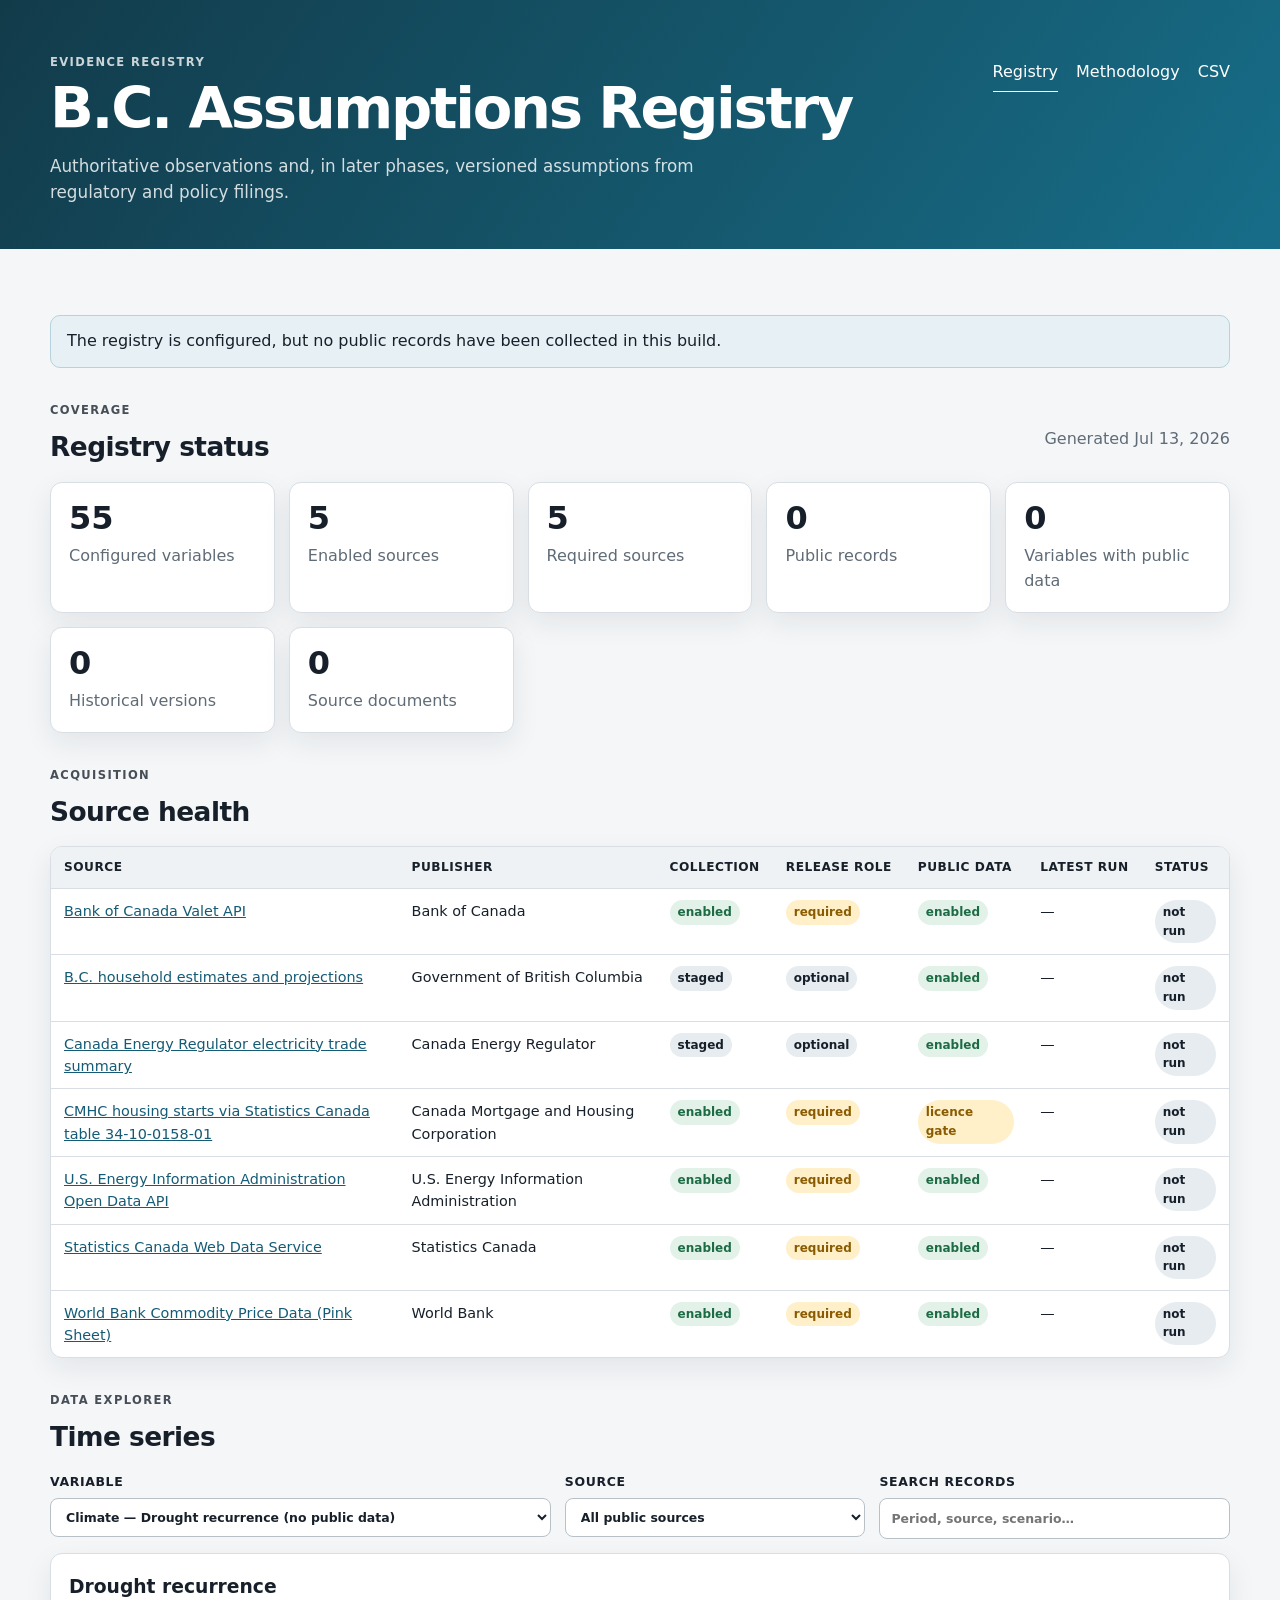
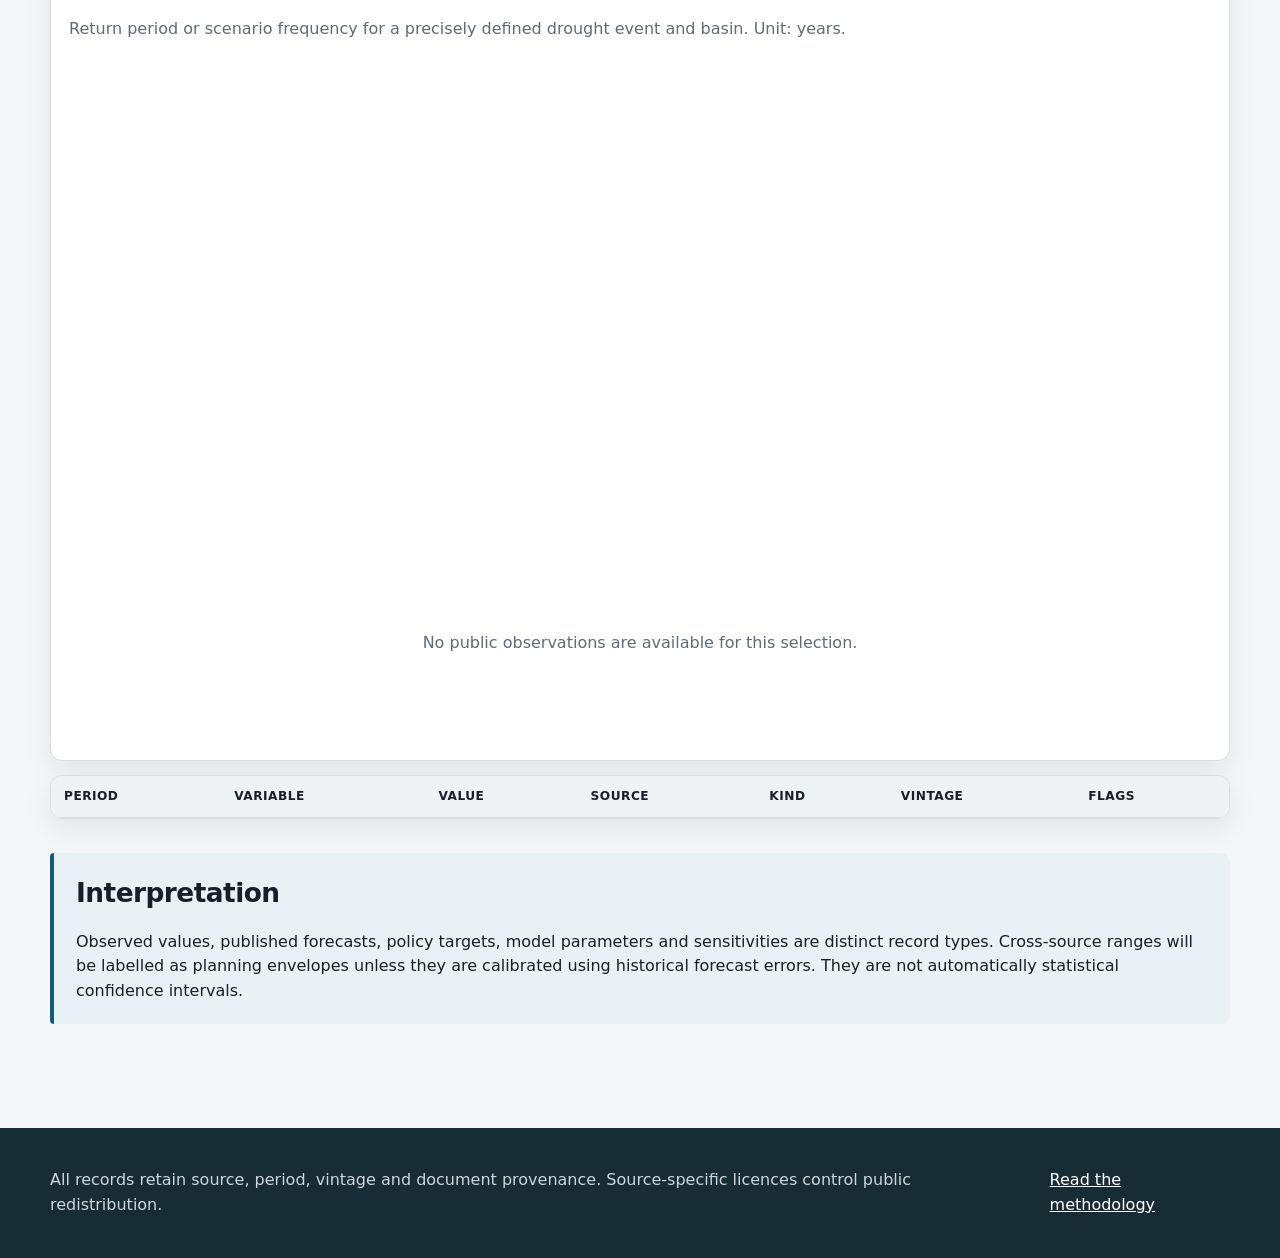
==== site/index.html @ 77eb2e3d "feat: publish BC assumptions registry v0.1.1" ====
<!doctype html>
<html lang="en">
<head>
  <meta charset="utf-8">
  <meta name="viewport" content="width=device-width, initial-scale=1">
  <title>B.C. Assumptions Registry</title>
  <meta name="description" content="Versioned evidence registry for economic and energy-policy assumptions used in British Columbia.">
  <link rel="stylesheet" href="assets/styles.css">
</head>
<body>
  <header class="topbar">
    <div class="container header-row">
      <div>
        <p class="eyebrow">Evidence registry</p>
        <h1>B.C. Assumptions Registry</h1>
        <p class="subtitle">Authoritative observations and, in later phases, versioned assumptions from regulatory and policy filings.</p>
      </div>
      <nav aria-label="Primary navigation">
        <a aria-current="page" href="index.html">Registry</a>
        <a href="methodology.html">Methodology</a>
        <a href="data/records.csv">CSV</a>
      </nav>
    </div>
  </header>

  <main class="container">
    <section class="status-banner" id="status-banner" aria-live="polite">
      Loading registry data.
    </section>

    <section aria-labelledby="summary-title">
      <div class="section-heading">
        <div>
          <p class="eyebrow">Coverage</p>
          <h2 id="summary-title">Registry status</h2>
        </div>
        <p id="generated-at" class="muted"></p>
      </div>
      <div id="summary-cards" class="card-grid"></div>
    </section>

    <section aria-labelledby="source-title">
      <div class="section-heading">
        <div>
          <p class="eyebrow">Acquisition</p>
          <h2 id="source-title">Source health</h2>
        </div>
      </div>
      <div class="table-wrap">
        <table>
          <thead><tr><th>Source</th><th>Publisher</th><th>Collection</th><th>Release role</th><th>Public data</th><th>Latest run</th><th>Status</th></tr></thead>
          <tbody id="source-table"></tbody>
        </table>
      </div>
    </section>

    <section aria-labelledby="explorer-title">
      <div class="section-heading">
        <div>
          <p class="eyebrow">Data explorer</p>
          <h2 id="explorer-title">Time series</h2>
        </div>
      </div>
      <div class="filters">
        <label>Variable
          <select id="variable-filter"></select>
        </label>
        <label>Source
          <select id="source-filter"><option value="">All public sources</option></select>
        </label>
        <label>Search records
          <input id="record-search" type="search" placeholder="Period, source, scenario…">
        </label>
      </div>
      <div class="chart-panel">
        <div class="chart-header">
          <div>
            <h3 id="chart-title">Select a variable</h3>
            <p id="chart-subtitle" class="muted"></p>
          </div>
          <div id="chart-legend" class="legend"></div>
        </div>
        <svg id="series-chart" viewBox="0 0 1000 420" role="img" aria-label="Selected time series"></svg>
        <p id="chart-empty" class="empty-state" hidden>No public observations are available for this selection.</p>
      </div>
      <div class="table-wrap">
        <table>
          <thead><tr><th>Period</th><th>Variable</th><th>Value</th><th>Source</th><th>Kind</th><th>Vintage</th><th>Flags</th></tr></thead>
          <tbody id="record-table"></tbody>
        </table>
      </div>
    </section>

    <section class="note-panel">
      <h2>Interpretation</h2>
      <p>Observed values, published forecasts, policy targets, model parameters and sensitivities are distinct record types. Cross-source ranges will be labelled as planning envelopes unless they are calibrated using historical forecast errors. They are not automatically statistical confidence intervals.</p>
    </section>
  </main>

  <footer>
    <div class="container footer-row">
      <p>All records retain source, period, vintage and document provenance. Source-specific licences control public redistribution.</p>
      <a href="methodology.html">Read the methodology</a>
    </div>
  </footer>
  <script src="assets/app.js" defer></script>
</body>
</html>
---- site/assets/styles.css ----
:root {
  --ink: #17202a;
  --muted: #5f6b76;
  --line: #d8dee4;
  --surface: #ffffff;
  --surface-alt: #f4f6f8;
  --accent: #155b75;
  --accent-dark: #0d4053;
  --success: #1d6b45;
  --warning: #8a5b00;
  --danger: #8f2d2d;
  --shadow: 0 10px 28px rgba(23, 32, 42, 0.08);
  font-family: Inter, ui-sans-serif, system-ui, -apple-system, BlinkMacSystemFont, "Segoe UI", sans-serif;
}
* { box-sizing: border-box; }
body { margin: 0; color: var(--ink); background: var(--surface-alt); line-height: 1.55; }
a { color: var(--accent); }
.container { width: min(1180px, calc(100% - 40px)); margin: 0 auto; }
.topbar { background: linear-gradient(125deg, #123b4a, #176d88); color: white; padding: 54px 0 44px; }
.topbar.compact { padding: 34px 0; }
.header-row { display: flex; justify-content: space-between; gap: 30px; align-items: flex-start; }
h1 { margin: 0; font-size: clamp(2rem, 5vw, 3.6rem); line-height: 1.05; letter-spacing: -0.04em; }
h2 { margin: 0; font-size: 1.65rem; letter-spacing: -0.02em; }
h3 { margin: 0; }
.subtitle { max-width: 720px; margin: 14px 0 0; color: rgba(255,255,255,.82); font-size: 1.05rem; }
.eyebrow { margin: 0 0 7px; text-transform: uppercase; letter-spacing: .12em; font-size: .72rem; font-weight: 750; opacity: .78; }
nav { display: flex; gap: 18px; flex-wrap: wrap; }
nav a { color: white; text-decoration: none; border-bottom: 1px solid transparent; padding: 6px 0; }
nav a:hover, nav a[aria-current="page"] { border-color: white; }
main { padding: 32px 0 70px; }
section { margin: 34px 0; }
.status-banner { background: #e7f1f5; border: 1px solid #b5d2dd; border-radius: 10px; padding: 13px 16px; }
.status-banner.error { background: #f8eaea; border-color: #dfb7b7; }
.section-heading { display: flex; justify-content: space-between; align-items: end; gap: 20px; margin-bottom: 14px; }
.muted { color: var(--muted); }
.card-grid { display: grid; grid-template-columns: repeat(auto-fit, minmax(190px, 1fr)); gap: 14px; }
.card { background: var(--surface); border: 1px solid var(--line); border-radius: 12px; padding: 18px; box-shadow: var(--shadow); }
.card .value { display: block; font-size: 2rem; line-height: 1.1; font-weight: 750; }
.card .label { display: block; margin-top: 8px; color: var(--muted); }
.table-wrap { overflow-x: auto; background: var(--surface); border: 1px solid var(--line); border-radius: 12px; box-shadow: var(--shadow); }
table { width: 100%; border-collapse: collapse; font-size: .9rem; }
th, td { text-align: left; padding: 11px 13px; border-bottom: 1px solid var(--line); vertical-align: top; }
th { background: #eef2f4; font-size: .76rem; letter-spacing: .04em; text-transform: uppercase; white-space: nowrap; }
tr:last-child td { border-bottom: 0; }
.badge { display: inline-block; border-radius: 999px; padding: 3px 8px; font-size: .75rem; font-weight: 650; background: #e6ecef; }
.badge.success { color: var(--success); background: #e3f2e9; }
.badge.warning { color: var(--warning); background: #fff0c9; }
.badge.danger { color: var(--danger); background: #f8dddd; }
.filters { display: grid; grid-template-columns: 2fr 1.2fr 1.4fr; gap: 14px; margin-bottom: 14px; }
label { font-size: .78rem; text-transform: uppercase; letter-spacing: .05em; font-weight: 700; }
select, input { display: block; width: 100%; margin-top: 6px; padding: 10px 11px; border: 1px solid #b8c1c8; border-radius: 8px; background: white; color: var(--ink); font: inherit; }
.chart-panel { background: var(--surface); border: 1px solid var(--line); border-radius: 12px; box-shadow: var(--shadow); padding: 18px; margin-bottom: 14px; }
.chart-header { display: flex; justify-content: space-between; gap: 20px; align-items: start; }
.legend { display: flex; flex-wrap: wrap; justify-content: flex-end; gap: 10px; font-size: .76rem; }
.legend span { display: inline-flex; gap: 5px; align-items: center; }
.legend i { width: 9px; height: 9px; border-radius: 50%; display: inline-block; }
#series-chart { width: 100%; height: auto; min-height: 280px; }
.chart-grid { stroke: #dce2e6; stroke-width: 1; }
.chart-axis { stroke: #7b8790; stroke-width: 1.2; }
.chart-label { fill: #5f6b76; font-size: 12px; }
.chart-line { fill: none; stroke-width: 2.6; }
.chart-point { stroke: white; stroke-width: 1.5; }
.empty-state { padding: 70px 10px; text-align: center; color: var(--muted); }
.note-panel { border-left: 4px solid var(--accent); background: #e8f1f4; padding: 20px 22px; border-radius: 4px 10px 10px 4px; }
.note-panel p { margin-bottom: 0; }
.article { max-width: 860px; }
.article section { background: var(--surface); border: 1px solid var(--line); border-radius: 12px; padding: 26px; box-shadow: var(--shadow); }
.definition-list { margin: 0; }
.definition-list div { display: grid; grid-template-columns: 180px 1fr; gap: 18px; padding: 12px 0; border-bottom: 1px solid var(--line); }
.definition-list div:last-child { border-bottom: 0; }
dt { font-weight: 750; }
dd { margin: 0; }
footer { background: #172c35; color: rgba(255,255,255,.8); padding: 24px 0; }
.footer-row { display: flex; justify-content: space-between; gap: 30px; align-items: center; }
footer a { color: white; }
@media (max-width: 780px) {
  .header-row, .section-heading, .footer-row, .chart-header { flex-direction: column; align-items: stretch; }
  .filters { grid-template-columns: 1fr; }
  .definition-list div { grid-template-columns: 1fr; gap: 3px; }
  .container { width: min(100% - 24px, 1180px); }
}
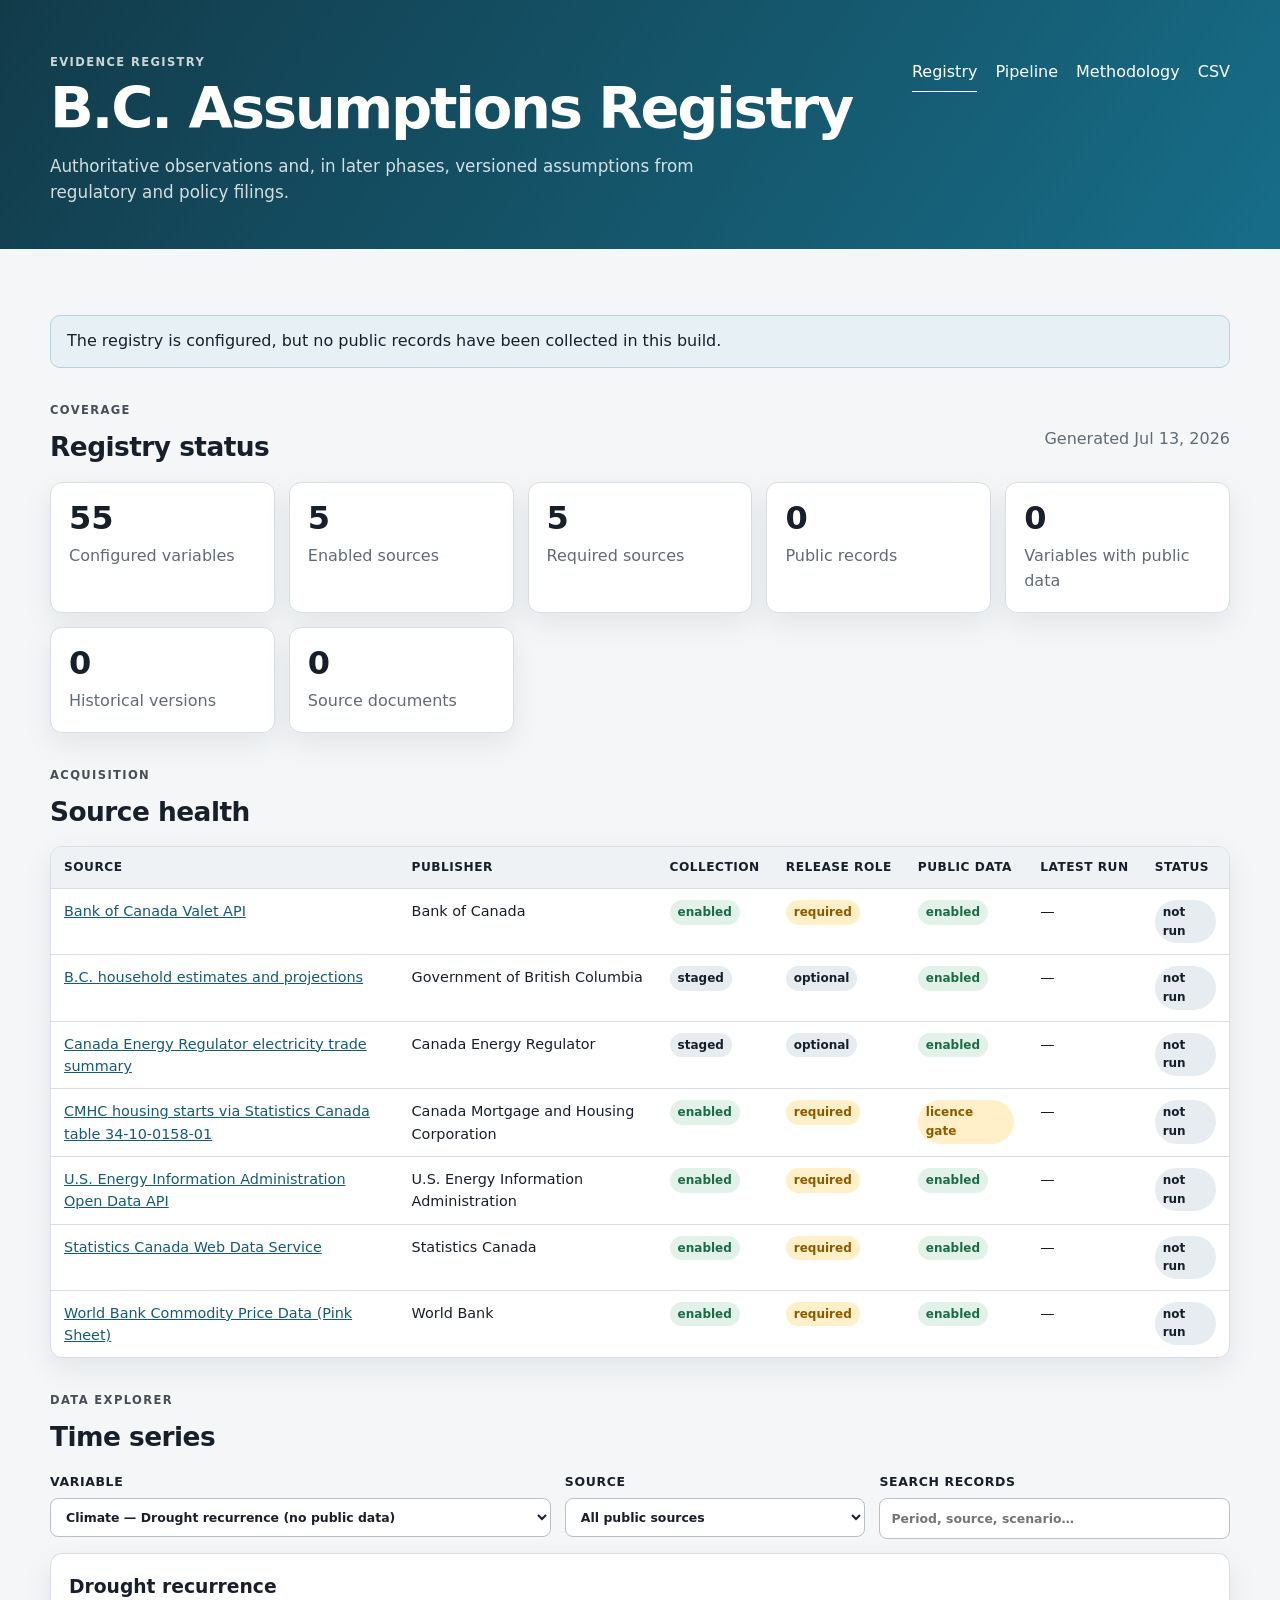
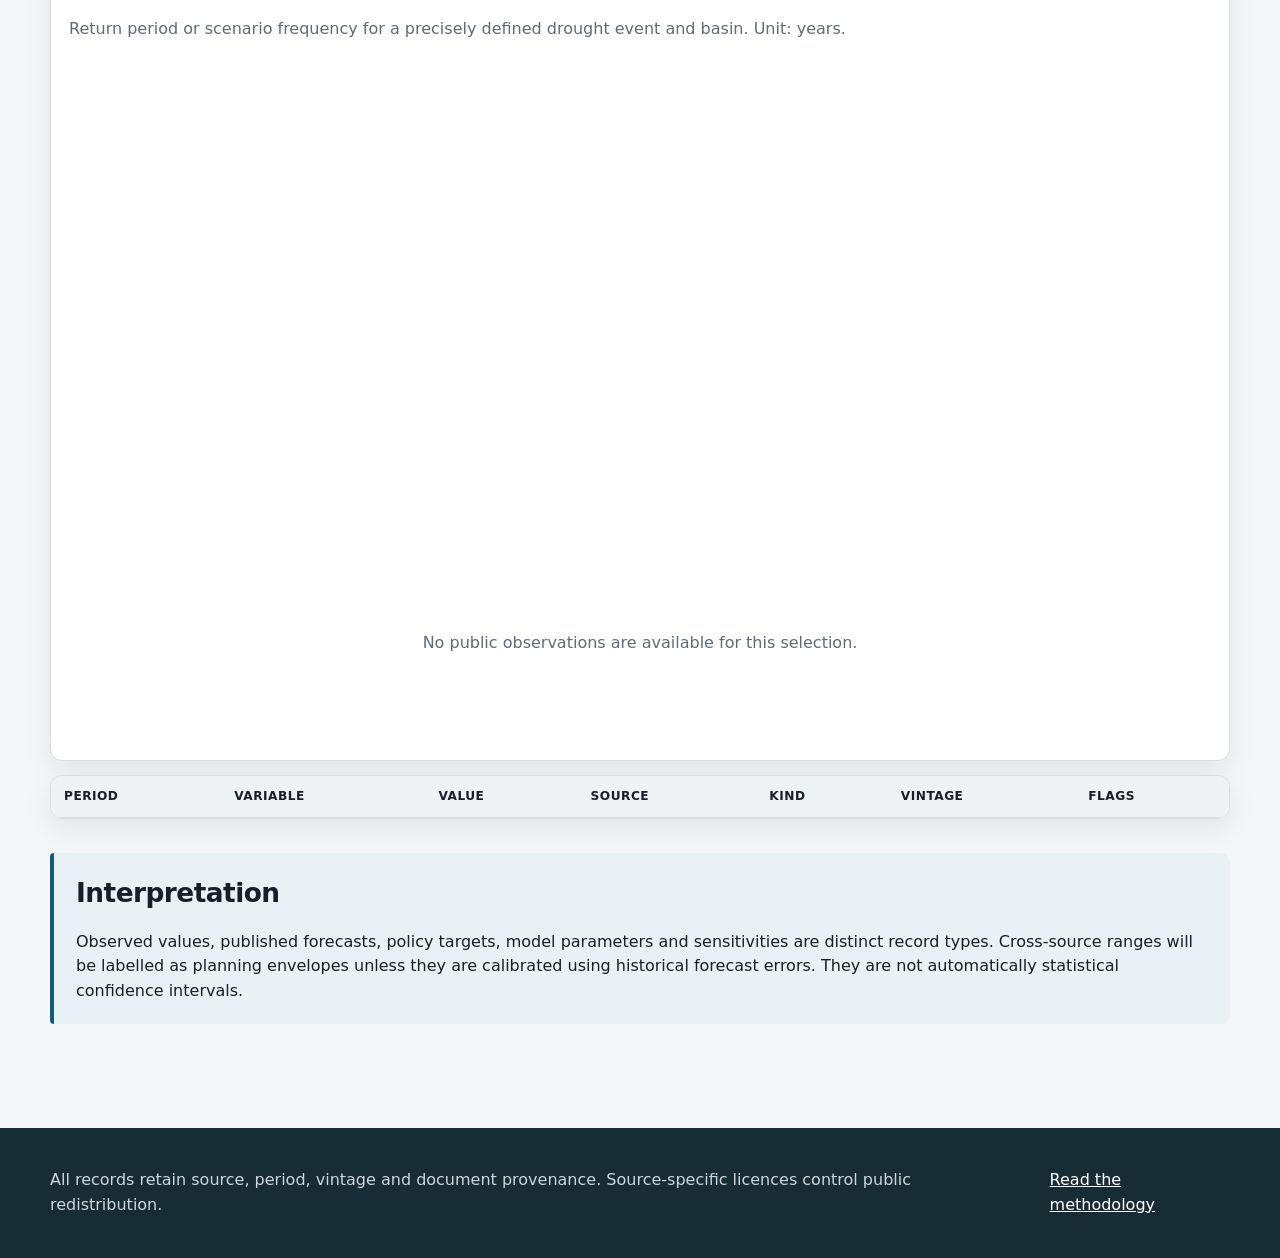
==== commit 85dc55d5: "Add pipeline monitoring dashboard" ====
--- a/site/index.html
+++ b/site/index.html
@@ -17,6 +17,7 @@
       </div>
       <nav aria-label="Primary navigation">
         <a aria-current="page" href="index.html">Registry</a>
+        <a href="pipeline.html">Pipeline</a>
         <a href="methodology.html">Methodology</a>
         <a href="data/records.csv">CSV</a>
       </nav>
--- a/site/assets/styles.css
+++ b/site/assets/styles.css
@@ -79,3 +79,23 @@
   .definition-list div { grid-template-columns: 1fr; gap: 3px; }
   .container { width: min(100% - 24px, 1180px); }
 }
+
+/* Pipeline monitor */
+.inline-control { min-width: 190px; }
+.inline-control select { margin-top: 4px; }
+.metric-card.success { border-top: 4px solid var(--success); }
+.metric-card.warning { border-top: 4px solid var(--warning); }
+.metric-card.danger { border-top: 4px solid var(--danger); }
+.compact-panel { padding-bottom: 12px; }
+.run-strip { display: flex; align-items: stretch; gap: 5px; min-height: 42px; overflow-x: auto; padding: 4px 1px 8px; }
+.run-block { flex: 1 0 14px; min-width: 14px; max-width: 36px; height: 34px; border-radius: 4px; background: #cbd3d8; border: 1px solid rgba(23,32,42,.12); }
+.run-block.success { background: #70b58d; }
+.run-block.warning { background: #e1b54c; }
+.run-block.danger { background: #d27676; }
+.attention-row td:first-child { box-shadow: inset 4px 0 0 var(--warning); }
+.message-cell { max-width: 420px; white-space: normal; }
+.small-text { font-size: .86rem; margin: 4px 0 0; }
+@media (max-width: 780px) {
+  .inline-control { min-width: 0; width: 100%; }
+  .run-block { flex-basis: 12px; min-width: 12px; }
+}
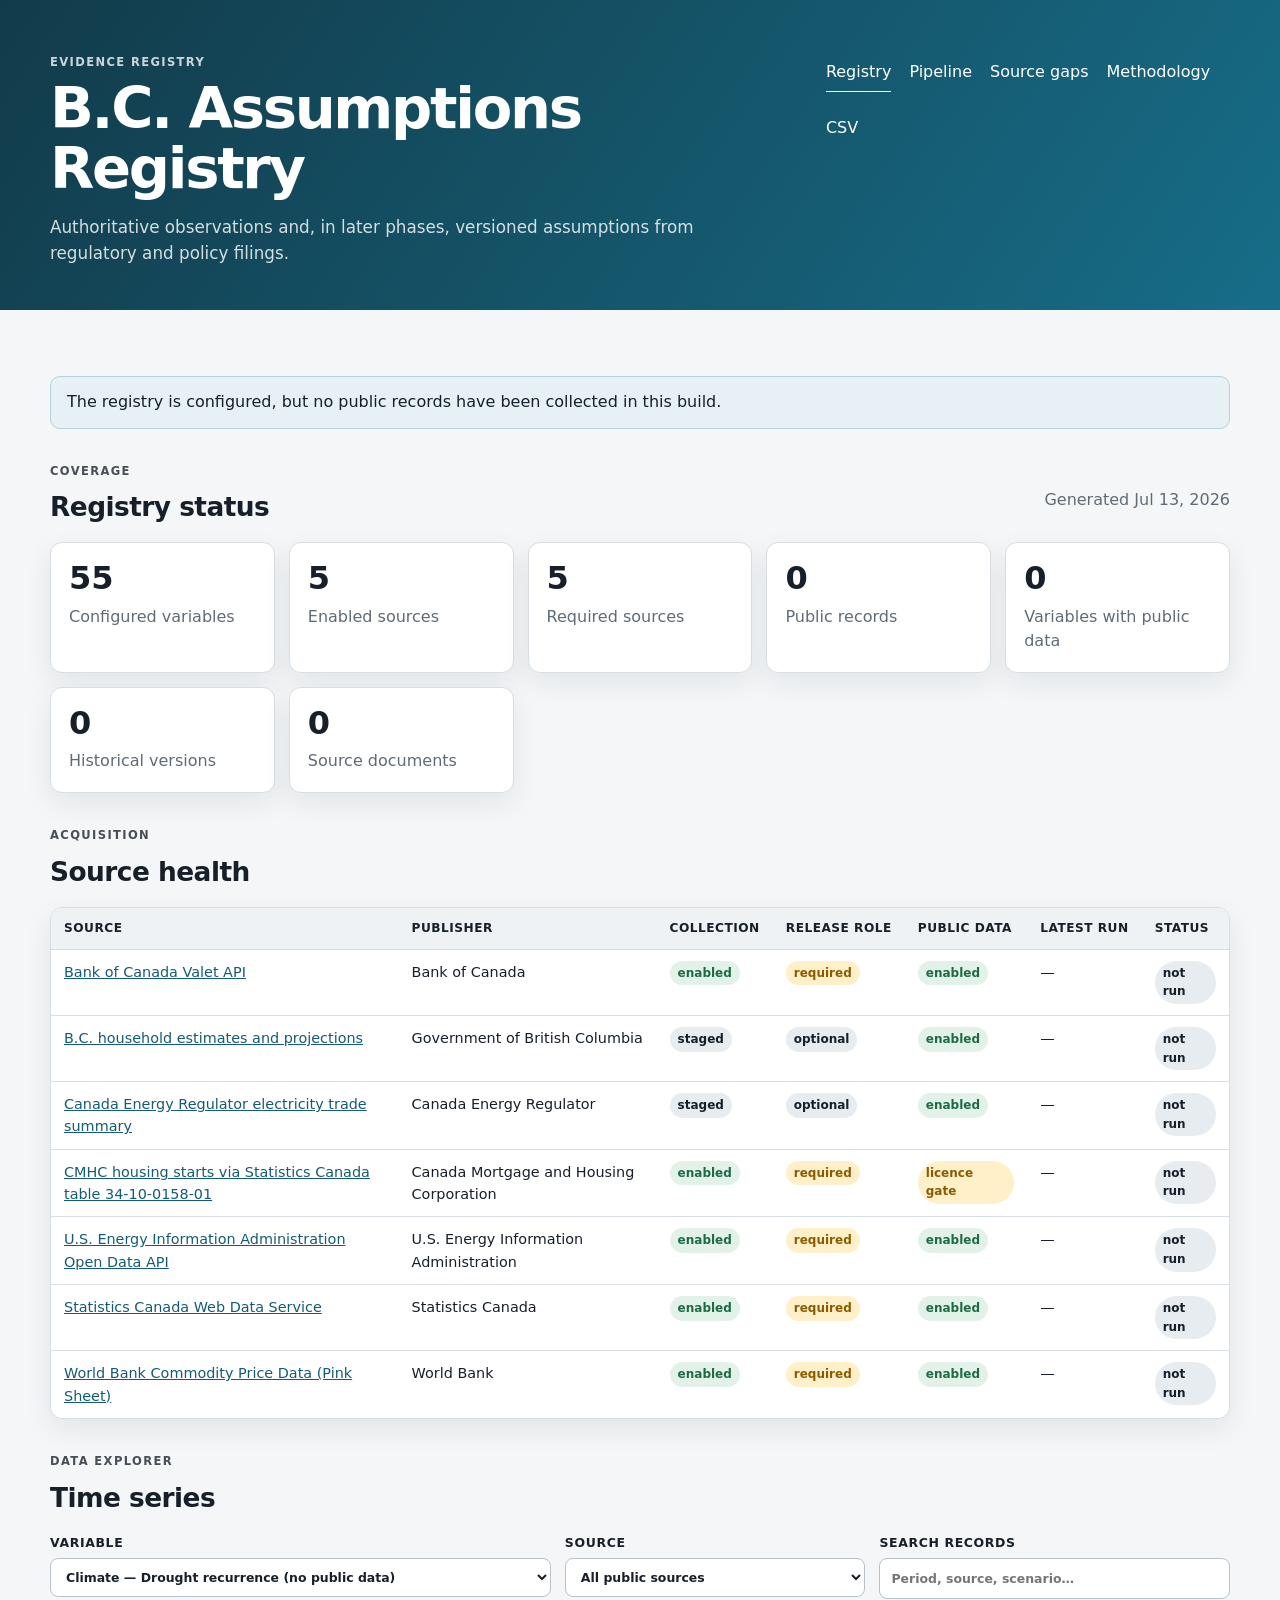
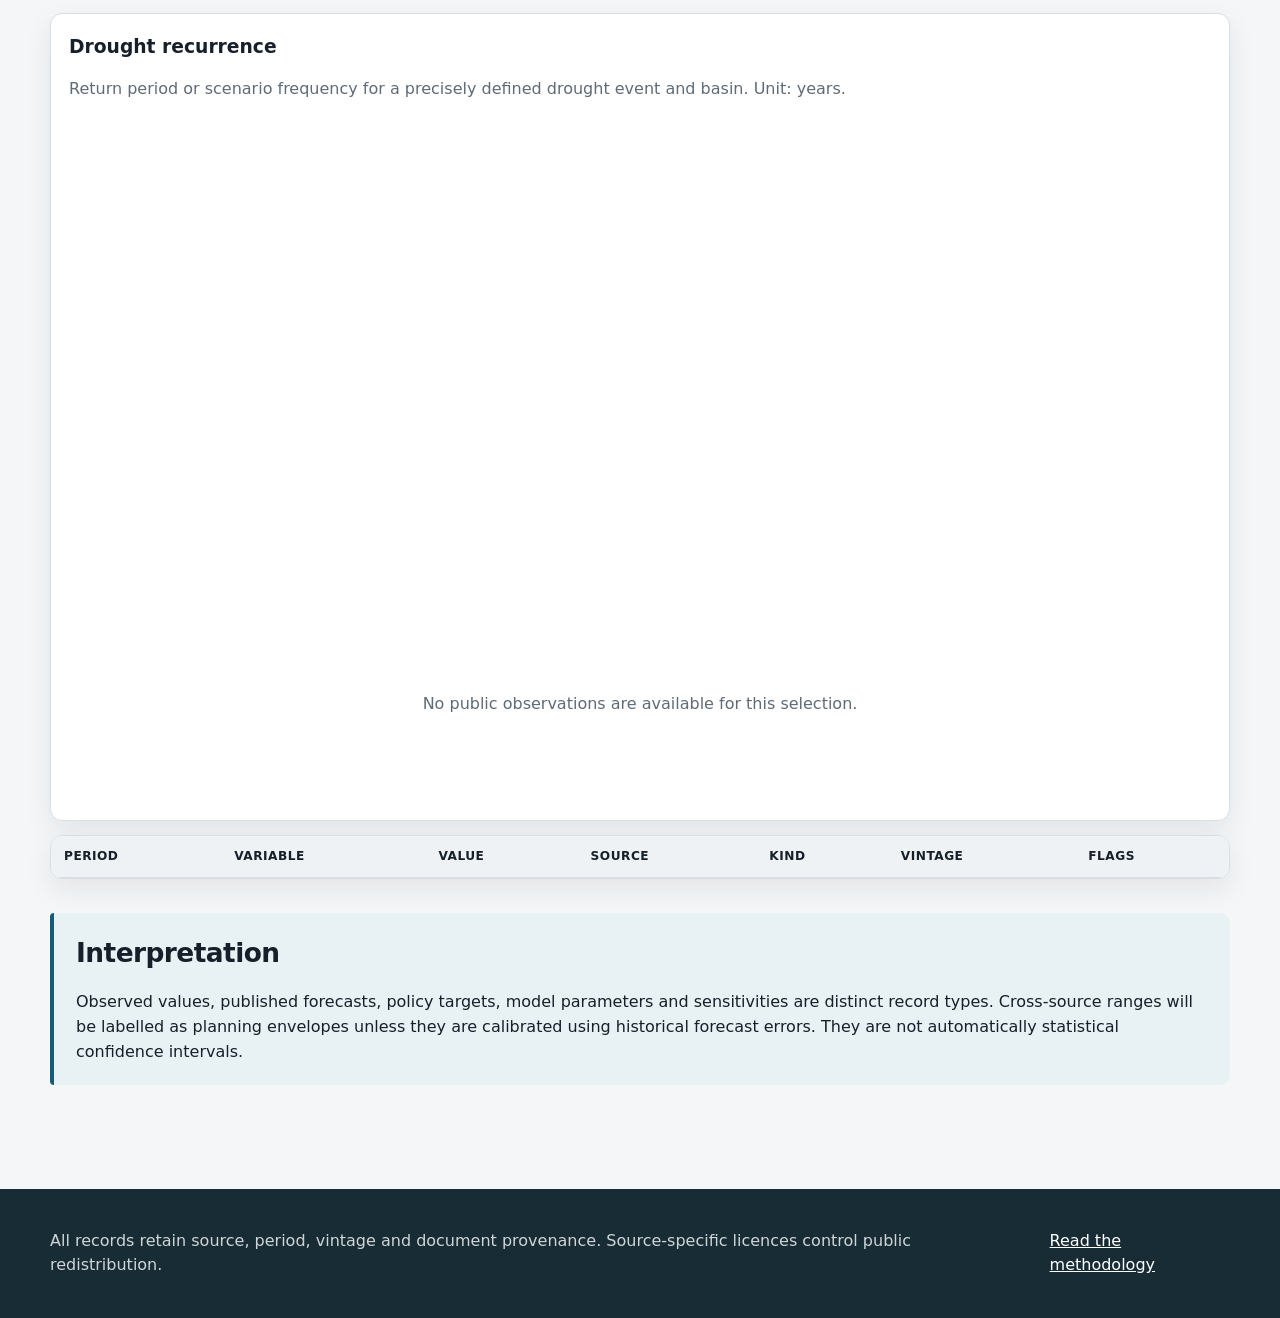
==== commit 67492b43: "Add variable source-gap audit and acquisition plan" ====
--- a/site/index.html
+++ b/site/index.html
@@ -18,6 +18,7 @@
       <nav aria-label="Primary navigation">
         <a aria-current="page" href="index.html">Registry</a>
         <a href="pipeline.html">Pipeline</a>
+      <a href="gaps.html">Source gaps</a>
         <a href="methodology.html">Methodology</a>
         <a href="data/records.csv">CSV</a>
       </nav>
